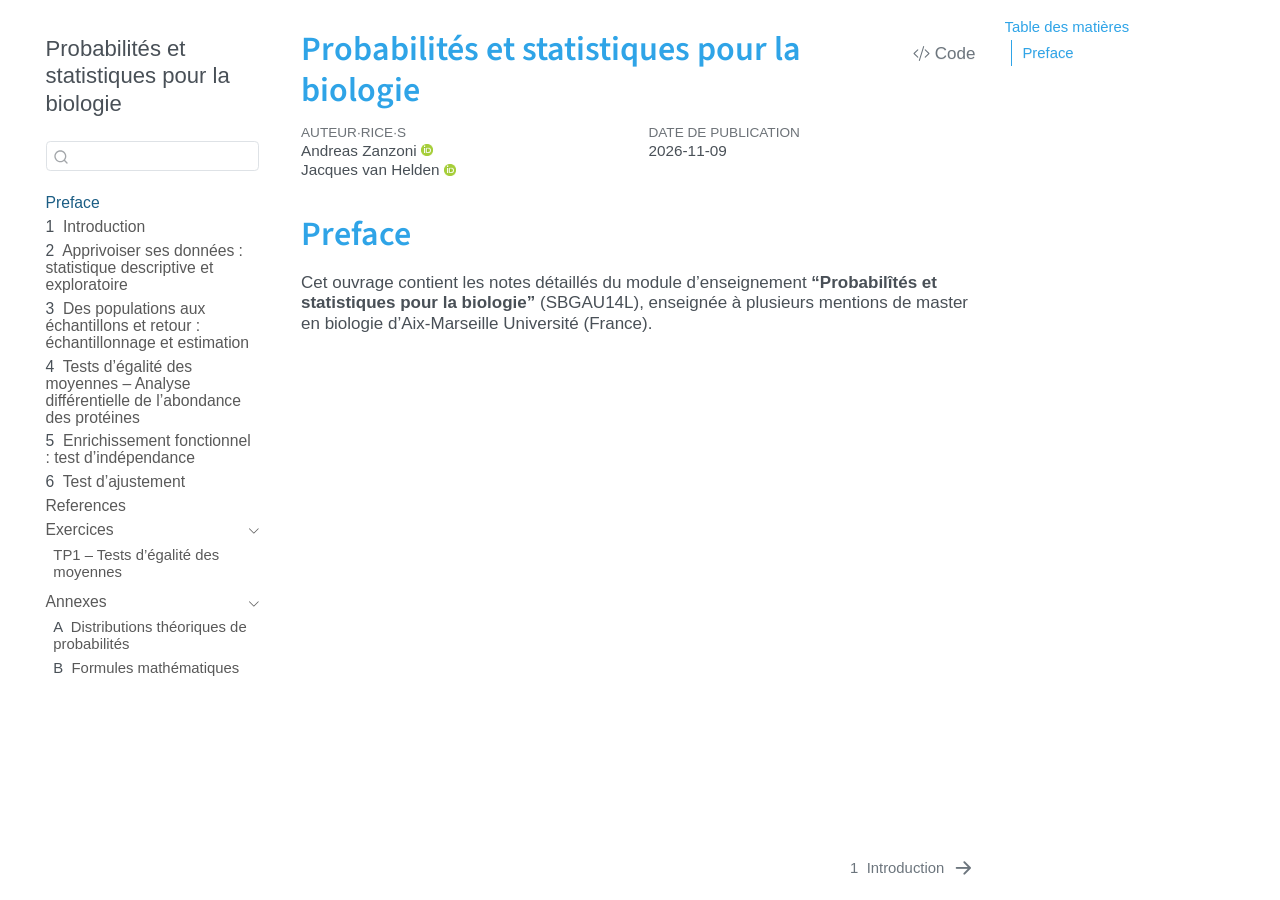
==== index.html @ b746763a "Built site for gh-pages" ====
<!DOCTYPE html>
<html xmlns="http://www.w3.org/1999/xhtml" lang="fr" xml:lang="fr"><head>

<meta charset="utf-8">
<meta name="generator" content="quarto-1.11.9">

<meta name="viewport" content="width=device-width, initial-scale=1.0, user-scalable=yes">

<meta name="author" content="Andreas Zanzoni">
<meta name="author" content="Jacques van Helden">
<meta name="dcterms.date" content="2026-11-09">

<title>Probabilités et statistiques pour la biologie</title>
<style>
/* Default styles provided by pandoc.
** See https://pandoc.org/MANUAL.html#variables-for-html for config info.
*/
span.smallcaps{font-variant: small-caps;}
div.columns{display: flex; gap: 1.5em;}
div.column{flex: auto;}
@media screen {
div.columns{gap: min(4vw, 1.5em);}
div.column{overflow-x: auto;}
}
div.hanging-indent{margin-left: 1.5em; text-indent: -1.5em;}
ul.task-list{list-style: none;}
ul.task-list li input[type="checkbox"] {
  width: 0.8em;
  margin: 0 0.8em 0.2em -1em; /* quarto-specific, see https://github.com/quarto-dev/quarto-cli/issues/4556 */ 
  vertical-align: middle;
}
/* CSS for syntax highlighting */
html { -webkit-text-size-adjust: 100%; }
pre > code.sourceCode { white-space: pre; position: relative; }
pre > code.sourceCode > span { display: inline-block; line-height: 1.25; }
pre > code.sourceCode > span:empty { height: 1.2em; }
.sourceCode { overflow: visible; }
code.sourceCode > span { color: inherit; text-decoration: inherit; }
div.sourceCode { margin: 1em 0; }
pre.sourceCode { margin: 0; }
@media screen {
div.sourceCode { overflow: auto; }
}
@media print {
pre > code.sourceCode { white-space: pre-wrap; }
pre > code.sourceCode > span { text-indent: -5em; padding-left: 5em; }
}
pre.numberSource code
  { counter-reset: source-line 0; }
pre.numberSource code > span
  { position: relative; left: -4em; counter-increment: source-line; }
pre.numberSource code > span > a:first-child::before
  { content: counter(source-line);
    position: relative; left: -1em; text-align: right; vertical-align: baseline;
    border: none; display: inline-block;
    -webkit-touch-callout: none; -webkit-user-select: none;
    -khtml-user-select: none; -moz-user-select: none;
    -ms-user-select: none; user-select: none;
    padding: 0 4px; width: 4em;
  }
pre.numberSource { margin-left: 3em;  padding-left: 4px; }
div.sourceCode
  {   }
@media screen {
pre > code.sourceCode > span > a:first-child::before { text-decoration: underline; }
}
</style>


<script src="site_libs/quarto-nav/quarto-nav.js"></script>
<script src="site_libs/quarto-nav/headroom.min.js"></script>
<script src="site_libs/clipboard/clipboard.min.js"></script>
<script src="site_libs/quarto-search/autocomplete.umd.js"></script>
<script src="site_libs/quarto-search/fuse.min.js"></script>
<script src="site_libs/quarto-search/quarto-search.js"></script>
<meta name="quarto:offset" content="./">
<link href="./book/01_introduction.html" rel="next">
<script src="site_libs/quarto-html/quarto.js" type="module"></script>
<script src="site_libs/quarto-html/tabsets/tabsets.js" type="module"></script>
<script src="site_libs/quarto-html/scrollable-regions/scrollable-regions.js" type="module"></script>
<script src="site_libs/quarto-html/popper.min.js"></script>
<script src="site_libs/quarto-html/tippy.umd.min.js"></script>
<script src="site_libs/quarto-html/anchor.min.js"></script>
<link href="site_libs/quarto-html/tippy.css" rel="stylesheet">
<link href="site_libs/quarto-html/quarto-syntax-highlighting-c50fc2874fcac956595ffed77daae241.css" rel="stylesheet" id="quarto-text-highlighting-styles">
<script src="site_libs/bootstrap/bootstrap.min.js"></script>
<link href="site_libs/bootstrap/bootstrap-icons.css" rel="stylesheet">
<link href="site_libs/bootstrap/bootstrap-7ab61617036f309ecc368b098946315a.min.css" rel="stylesheet" append-hash="true" id="quarto-bootstrap" data-mode="light">
<script id="quarto-search-options" type="application/json">{
  "location": "sidebar",
  "copy-button": false,
  "collapse-after": 3,
  "panel-placement": "start",
  "type": "textbox",
  "limit": 50,
  "keyboard-shortcut": [
    "f",
    "/",
    "s"
  ],
  "show-item-context": false,
  "language": {
    "search-no-results-text": "Pas de résultats",
    "search-matching-documents-text": "documents trouvés",
    "search-copy-link-title": "Copier le lien vers la recherche",
    "search-hide-matches-text": "Cacher les correspondances additionnelles",
    "search-more-match-text": "correspondance de plus dans ce document",
    "search-more-matches-text": "correspondances de plus dans ce document",
    "search-clear-button-title": "Effacer",
    "search-text-placeholder": "",
    "search-detached-cancel-button-title": "Annuler",
    "search-submit-button-title": "Envoyer",
    "search-label": "Recherche"
  }
}</script>


</head>

<body class="nav-sidebar floating quarto-light"><a id="quarto-skip-link" class="visually-hidden-focusable" href="#quarto-document-content">Aller au contenu principal</a>

<div id="quarto-search-results"></div>
  <header id="quarto-header" class="headroom fixed-top">
  <nav class="quarto-secondary-nav" aria-label="Barre d'outils">
    <div class="container-fluid d-flex">
      <button type="button" class="quarto-btn-toggle btn" data-bs-toggle="collapse" role="button" data-bs-target=".quarto-sidebar-collapse-item" aria-controls="quarto-sidebar" aria-expanded="false" aria-label="Basculer la barre latérale" onclick="if (window.quartoToggleHeadroom) { window.quartoToggleHeadroom(); }">
        <i class="bi bi-layout-text-sidebar-reverse"></i>
      </button>
        <nav class="quarto-page-breadcrumbs" aria-label="Fil d'Ariane"><ol class="breadcrumb"><li class="breadcrumb-item"><a href="./index.html">Preface</a></li></ol></nav>
        <a class="flex-grow-1" data-bs-toggle="collapse" data-bs-target=".quarto-sidebar-collapse-item" onclick="if (window.quartoToggleHeadroom) { window.quartoToggleHeadroom(); }">      
        </a>
      <button type="button" class="btn quarto-search-button" aria-label="Recherche" onclick="window.quartoOpenSearch();">
        <i class="bi bi-search"></i>
      </button>
    </div>
  </nav>
</header>
<!-- content -->
<div id="quarto-content" class="quarto-container page-columns page-rows-contents page-layout-article">
<!-- sidebar -->
  <nav id="quarto-sidebar" class="sidebar collapse collapse-horizontal quarto-sidebar-collapse-item sidebar-navigation floating overflow-auto" aria-label="Site web">
    <div class="pt-lg-2 mt-2 text-left sidebar-header">
    <div class="sidebar-title mb-0 py-0">
      <a href="./">Probabilités et statistiques pour la biologie</a> 
    </div>
      </div>
        <div class="mt-2 flex-shrink-0 align-items-center">
        <div class="sidebar-search">
        <div id="quarto-search" class="" title="Recherche"></div>
        </div>
        </div>
    <div class="sidebar-menu-container"> 
    <ul class="list-unstyled mt-1">
        <li class="sidebar-item">
  <div class="sidebar-item-container"> 
  <a href="./index.html" class="sidebar-item-text sidebar-link active">
 <span class="menu-text">Preface</span></a>
  </div>
</li>
        <li class="sidebar-item">
  <div class="sidebar-item-container"> 
  <a href="./book/01_introduction.html" class="sidebar-item-text sidebar-link">
 <span class="menu-text"><span class="chapter-number">1</span>&nbsp; <span class="chapter-title">Introduction</span></span></a>
  </div>
</li>
        <li class="sidebar-item">
  <div class="sidebar-item-container"> 
  <a href="./book/02_stat-descr-explor.html" class="sidebar-item-text sidebar-link">
 <span class="menu-text"><span class="chapter-number">2</span>&nbsp; <span class="chapter-title">Apprivoiser ses données : statistique descriptive et exploratoire</span></span></a>
  </div>
</li>
        <li class="sidebar-item">
  <div class="sidebar-item-container"> 
  <a href="./book/03_echantillonnage-estimation.html" class="sidebar-item-text sidebar-link">
 <span class="menu-text"><span class="chapter-number">3</span>&nbsp; <span class="chapter-title">Des populations aux échantillons et retour&nbsp;: échantillonnage et estimation</span></span></a>
  </div>
</li>
        <li class="sidebar-item">
  <div class="sidebar-item-container"> 
  <a href="./book/04_egalite-moyennes.html" class="sidebar-item-text sidebar-link">
 <span class="menu-text"><span class="chapter-number">4</span>&nbsp; <span class="chapter-title">Tests d’égalité des moyennes – Analyse différentielle de l’abondance des protéines</span></span></a>
  </div>
</li>
        <li class="sidebar-item">
  <div class="sidebar-item-container"> 
  <a href="./book/05_enrichissement-fonctionnel.html" class="sidebar-item-text sidebar-link">
 <span class="menu-text"><span class="chapter-number">5</span>&nbsp; <span class="chapter-title">Enrichissement fonctionnel : test d’indépendance</span></span></a>
  </div>
</li>
        <li class="sidebar-item">
  <div class="sidebar-item-container"> 
  <a href="./book/06_ajustement.html" class="sidebar-item-text sidebar-link">
 <span class="menu-text"><span class="chapter-number">6</span>&nbsp; <span class="chapter-title">Test d’ajustement</span></span></a>
  </div>
</li>
        <li class="sidebar-item">
  <div class="sidebar-item-container"> 
  <a href="./book/references.html" class="sidebar-item-text sidebar-link">
 <span class="menu-text">References</span></a>
  </div>
</li>
        <li class="sidebar-item sidebar-item-section">
      <div class="sidebar-item-container"> 
            <button type="button" class="sidebar-item-text sidebar-item-toggle sidebar-link text-start" data-bs-toggle="collapse" data-bs-target="#quarto-sidebar-section-1" aria-controls="quarto-sidebar-section-1" aria-expanded="true">
 <span class="menu-text" id="quarto-sidebar-section-1-label">Exercices</span><i class="bi bi-chevron-right" aria-hidden="true"></i></button>
      </div>
      <ul id="quarto-sidebar-section-1" aria-labelledby="quarto-sidebar-section-1-label" class="collapse list-unstyled sidebar-section depth1 show">  
          <li class="sidebar-item">
  <div class="sidebar-item-container"> 
  <a href="./book/TP01_tests-comparaison-moyennes.html" class="sidebar-item-text sidebar-link">
 <span class="menu-text">TP1 – Tests d’égalité des moyennes</span></a>
  </div>
</li>
      </ul>
  </li>
        <li class="sidebar-item sidebar-item-section">
      <div class="sidebar-item-container"> 
            <button type="button" class="sidebar-item-text sidebar-item-toggle sidebar-link text-start" data-bs-toggle="collapse" data-bs-target="#quarto-sidebar-section-2" aria-controls="quarto-sidebar-section-2" aria-expanded="true">
 <span class="menu-text" id="quarto-sidebar-section-2-label">Annexes</span><i class="bi bi-chevron-right" aria-hidden="true"></i></button>
      </div>
      <ul id="quarto-sidebar-section-2" aria-labelledby="quarto-sidebar-section-2-label" class="collapse list-unstyled sidebar-section depth1 show">  
          <li class="sidebar-item">
  <div class="sidebar-item-container"> 
  <a href="./book/A1_distrib-theoriques.html" class="sidebar-item-text sidebar-link">
 <span class="menu-text"><span class="chapter-number">A</span>&nbsp; <span class="chapter-title">Distributions théoriques de probabilités</span></span></a>
  </div>
</li>
          <li class="sidebar-item">
  <div class="sidebar-item-container"> 
  <a href="./book/A2_formulas.html" class="sidebar-item-text sidebar-link">
 <span class="menu-text"><span class="chapter-number">B</span>&nbsp; <span class="chapter-title">Formules mathématiques</span></span></a>
  </div>
</li>
      </ul>
  </li>
    </ul>
    </div>
</nav>
<div id="quarto-sidebar-glass" class="quarto-sidebar-collapse-item" data-bs-toggle="collapse" data-bs-target=".quarto-sidebar-collapse-item"></div>
<!-- margin-sidebar -->
    <div id="quarto-margin-sidebar" class="sidebar margin-sidebar">
        <nav id="TOC" role="doc-toc" aria-labelledby="toc-title" class="toc-active">
    <h2 id="toc-title">Table des matières</h2>
   
  <ul>
  <li><a href="#preface" id="toc-preface" class="nav-link active" data-scroll-target="#preface">Preface</a></li>
  </ul>
</nav>
    </div>
<!-- main -->
<main class="content" id="quarto-document-content" tabindex="-1">

<header id="title-block-header" class="quarto-title-block default">
<div class="quarto-title">
<div class="quarto-title-block"><div><h1 class="title">Probabilités et statistiques pour la biologie</h1><button type="button" class="btn code-tools-button" id="quarto-code-tools-source"><i class="bi"></i> Code</button></div></div>
</div>



<div class="quarto-title-meta">

    <div>
    <div class="quarto-title-meta-heading">Auteur·rice·s</div>
    <div class="quarto-title-meta-contents">
             <p>Andreas Zanzoni <a href="https://orcid.org/0000-0002-4818-6161" class="quarto-title-author-orcid" aria-label="ORCID profile for Andreas Zanzoni"> <img alt="" src="[data-uri]"></a></p>
             <p>Jacques van Helden <a href="https://orcid.org/0000-0002-8799-8584" class="quarto-title-author-orcid" aria-label="ORCID profile for Jacques van Helden"> <img alt="" src="[data-uri]"></a></p>
          </div>
  </div>
    
    <div>
    <div class="quarto-title-meta-heading">Date de publication</div>
    <div class="quarto-title-meta-contents">
      <p class="date">2026-11-09</p>
    </div>
  </div>
  
    
  </div>
  


</header>


<section id="preface" class="level1 unnumbered">
<h1 class="unnumbered">Preface</h1>
<p>Cet ouvrage contient les notes détaillés du module d’enseignement <strong>“Probabilîtés et statistiques pour la biologie”</strong> (SBGAU14L), enseignée à plusieurs mentions de master en biologie d’Aix-Marseille Université (France).</p>


<!-- -->

</section>

</main> <!-- /main -->
<script id="quarto-html-after-body" type="application/javascript">
  window.document.addEventListener("DOMContentLoaded", function (event) {
    const icon = "";
    const anchorJS = new window.AnchorJS();
    anchorJS.options = {
      placement: 'right',
      icon: icon
    };
    anchorJS.add('.anchored');
    const isCodeAnnotation = (el) => {
      for (const clz of el.classList) {
        if (clz.startsWith('code-annotation-')) {                     
          return true;
        }
      }
      return false;
    }
    const onCopySuccess = function(e) {
      // button target
      const button = e.trigger;
      // don't keep focus
      button.blur();
      // flash "checked"
      button.classList.add('code-copy-button-checked');
      var currentTitle = button.getAttribute("title");
      button.setAttribute("title", "Copié");
      let tooltip;
      if (window.bootstrap) {
        button.setAttribute("data-bs-toggle", "tooltip");
        button.setAttribute("data-bs-placement", "left");
        button.setAttribute("data-bs-title", "Copié");
        tooltip = new bootstrap.Tooltip(button, 
          { trigger: "manual", 
            customClass: "code-copy-button-tooltip",
            offset: [0, -8]});
        tooltip.show();    
      }
      setTimeout(function() {
        if (tooltip) {
          tooltip.hide();
          button.removeAttribute("data-bs-title");
          button.removeAttribute("data-bs-toggle");
          button.removeAttribute("data-bs-placement");
        }
        button.setAttribute("title", currentTitle);
        button.classList.remove('code-copy-button-checked');
      }, 1000);
      // clear code selection
      e.clearSelection();
    }
    const getTextToCopy = function(trigger) {
      const outerScaffold = trigger.parentElement.cloneNode(true);
      const codeEl = outerScaffold.querySelector('code');
      for (const childEl of codeEl.children) {
        if (isCodeAnnotation(childEl)) {
          childEl.remove();
        }
      }
      return codeEl.innerText;
    }
    const clipboard = new window.ClipboardJS('.code-copy-button:not([data-in-quarto-modal])', {
      text: getTextToCopy
    });
    clipboard.on('success', onCopySuccess);
    if (window.document.getElementById('quarto-embedded-source-code-modal')) {
      const clipboardModal = new window.ClipboardJS('.code-copy-button[data-in-quarto-modal]', {
        text: getTextToCopy,
        container: window.document.getElementById('quarto-embedded-source-code-modal')
      });
      clipboardModal.on('success', onCopySuccess);
    }
    const viewSource = window.document.getElementById('quarto-view-source') ||
                       window.document.getElementById('quarto-code-tools-source');
    if (viewSource) {
      const sourceUrl = viewSource.getAttribute("data-quarto-source-url");
      viewSource.addEventListener("click", function(e) {
        if (sourceUrl) {
          // rstudio viewer pane
          if (/\bcapabilities=\b/.test(window.location)) {
            window.open(sourceUrl);
          } else {
            window.location.href = sourceUrl;
          }
        } else {
          const modal = new bootstrap.Modal(document.getElementById('quarto-embedded-source-code-modal'));
          modal.show();
        }
        return false;
      });
    }
    function toggleCodeHandler(show) {
      return function(e) {
        const cellDetails = window.document.querySelectorAll(".cell details.code-fold");
        for (let i=0; i<cellDetails.length; i++) {
          const details = cellDetails[i];
          if (show) {
            details.open = true;
          } else {
            details.removeAttribute("open");
          }
        }
        const cellCodeDivs = window.document.querySelectorAll(".cell div.sourceCode.cell-code");
        const fromCls = show ? "hidden" : "unhidden";
        const toCls = show ? "unhidden" : "hidden";
        for (let i=0; i<cellCodeDivs.length; i++) {
          const codeDiv = cellCodeDivs[i];
          if (codeDiv.classList.contains(fromCls)) {
            codeDiv.classList.remove(fromCls);
            codeDiv.classList.add(toCls);
          } 
        }
        return false;
      }
    }
    const hideAllCode = window.document.getElementById("quarto-hide-all-code");
    if (hideAllCode) {
      hideAllCode.addEventListener("click", toggleCodeHandler(false));
    }
    const showAllCode = window.document.getElementById("quarto-show-all-code");
    if (showAllCode) {
      showAllCode.addEventListener("click", toggleCodeHandler(true));
    }
      var localhostRegex = new RegExp(/^(?:http|https):\/\/localhost\:?[0-9]*\//);
      var mailtoRegex = new RegExp(/^mailto:/);
        var filterRegex = new RegExp('/' + window.location.host + '/');
      var isInternal = (href) => {
          return filterRegex.test(href) || localhostRegex.test(href) || mailtoRegex.test(href);
      }
      // Inspect non-navigation links and adorn them if external
      window.quartoDecorateExternalLinks = function (root) {
     var links = (root || window.document).querySelectorAll('a[href]:not(.nav-link):not(.navbar-brand):not(.toc-action):not(.sidebar-link):not(.sidebar-item-toggle):not(.pagination-link):not(.no-external):not([aria-hidden]):not(.dropdown-item):not(.quarto-navigation-tool):not(.about-link)');
      for (var i=0; i<links.length; i++) {
        const link = links[i];
        if (!isInternal(link.href)) {
          // undo the damage that might have been done by quarto-nav.js in the case of
          // links that we want to consider external
          if (link.dataset.originalHref !== undefined) {
            link.href = link.dataset.originalHref;
          }
          if (!link.classList.contains('no-external-icon')) {
          }
        }
      }
      };
      window.quartoDecorateExternalLinks(window.document);
    // Esc closes the popup (WCAG 1.4.13) and focus leaving both trigger and
    // popup closes it (WCAG 2.4.11); tippy handles neither for interactive popups.
    const hideOnEscAndFocusOut = {
      name: 'hideOnEscAndFocusOut',
      defaultValue: true,
      fn(instance) {
        const dismiss = () => {
          // A show scheduled by the trigger delay would otherwise reopen it
          instance.clearDelayTimeouts();
          instance.hide();
        };
        const onKeyDown = (event) => {
          if (event.key !== 'Escape') {
            return;
          }
          // Keep Esc from also reaching page handlers (e.g. reveal.js overview),
          // except an open reveal.js slide menu, which Esc should close too.
          // The menu handles keys only when its keyboard option is on.
          const menuHandlesEsc = window.Reveal?.getPlugin?.('menu')?.isOpen() &&
            window.Reveal.getConfig().menu?.keyboard !== false;
          if (!menuHandlesEsc) {
            event.stopPropagation();
          }
          if (instance.popper.contains(window.document.activeElement)) {
            // Disabled while refocusing so the focus trigger does not reopen it
            instance.disable();
            instance.reference.focus();
            instance.enable();
          }
          dismiss();
        };
        const onFocusOut = (event) => {
          const target = event.relatedTarget;
          if (target && !instance.reference.contains(target) &&
              !instance.popper.contains(target)) {
            dismiss();
          }
        };
        // On the trigger too: a click trigger (code-annotations: select) has no
        // blur handling. Attached for the instance's lifetime so leaving the
        // trigger also cancels a show still pending on the trigger delay.
        instance.reference.addEventListener('focusout', onFocusOut);
        return {
          onShow() {
            window.document.addEventListener('keydown', onKeyDown, true);
            instance.popper.addEventListener('focusout', onFocusOut);
          },
          onHide() {
            window.document.removeEventListener('keydown', onKeyDown, true);
            instance.popper.removeEventListener('focusout', onFocusOut);
          },
          onDestroy() {
            instance.reference.removeEventListener('focusout', onFocusOut);
          },
        };
      },
    };
    function tippyHover(el, contentFn, onTriggerFn, onUntriggerFn) {
      const config = {
        allowHTML: true,
        maxWidth: 500,
        delay: 100,
        arrow: false,
        appendTo: function(el) {
            return el.parentElement;
        },
        interactive: true,
        interactiveBorder: 10,
        theme: 'quarto',
        placement: 'bottom-start',
        plugins: [hideOnEscAndFocusOut],
      };
      if (contentFn) {
        config.content = contentFn;
      }
      if (onTriggerFn) {
        config.onTrigger = onTriggerFn;
      }
      if (onUntriggerFn) {
        config.onUntrigger = onUntriggerFn;
      }
      window.tippy(el, config); 
    }
    const noterefs = window.document.querySelectorAll('a[role="doc-noteref"]');
    for (var i=0; i<noterefs.length; i++) {
      const ref = noterefs[i];
      tippyHover(ref, function() {
        // use id or data attribute instead here
        let href = ref.getAttribute('data-footnote-href') || ref.getAttribute('href');
        try { href = new URL(href).hash; } catch {}
        const id = href.replace(/^#\/?/, "");
        const note = window.document.getElementById(id);
        if (note) {
          return note.innerHTML;
        } else {
          return "";
        }
      });
    }
    const xrefs = window.document.querySelectorAll('a.quarto-xref');
    const processXRef = (id, note) => {
      // Strip column container classes
      const stripColumnClz = (el) => {
        el.classList.remove("page-full", "page-columns");
        if (el.children) {
          for (const child of el.children) {
            stripColumnClz(child);
          }
        }
      }
      stripColumnClz(note)
      if (id === null || id.startsWith('sec-')) {
        // Special case sections, only their first couple elements
        const container = document.createElement("div");
        if (note.children && note.children.length > 2) {
          container.appendChild(note.children[0].cloneNode(true));
          for (let i = 1; i < note.children.length; i++) {
            const child = note.children[i];
            if (child.tagName === "P" && child.innerText === "") {
              continue;
            } else {
              container.appendChild(child.cloneNode(true));
              break;
            }
          }
          if (window.Quarto?.typesetMath) {
            window.Quarto.typesetMath(container);
          }
          return container.innerHTML
        } else {
          if (window.Quarto?.typesetMath) {
            window.Quarto.typesetMath(note);
          }
          return note.innerHTML;
        }
      } else {
        // Remove any anchor links if they are present
        const anchorLink = note.querySelector('a.anchorjs-link');
        if (anchorLink) {
          anchorLink.remove();
        }
        if (window.Quarto?.typesetMath) {
          window.Quarto.typesetMath(note);
        }
        if (note.classList.contains("callout")) {
          return note.outerHTML;
        } else {
          return note.innerHTML;
        }
      }
    }
    for (var i=0; i<xrefs.length; i++) {
      const xref = xrefs[i];
      tippyHover(xref, undefined, function(instance) {
        instance.disable();
        let url = xref.getAttribute('href');
        let hash = undefined; 
        if (url.startsWith('#')) {
          hash = url;
        } else {
          try { hash = new URL(url).hash; } catch {}
        }
        if (hash) {
          const id = hash.replace(/^#\/?/, "");
          const note = window.document.getElementById(id);
          if (note !== null) {
            try {
              const html = processXRef(id, note.cloneNode(true));
              instance.setContent(html);
            } finally {
              instance.enable();
              instance.show();
            }
          } else {
            // See if we can fetch this
            fetch(url.split('#')[0])
            .then(res => res.text())
            .then(html => {
              const parser = new DOMParser();
              const htmlDoc = parser.parseFromString(html, "text/html");
              const note = htmlDoc.getElementById(id);
              if (note !== null) {
                const html = processXRef(id, note);
                instance.setContent(html);
              } 
            }).finally(() => {
              instance.enable();
              instance.show();
            });
          }
        } else {
          // See if we can fetch a full url (with no hash to target)
          // This is a special case and we should probably do some content thinning / targeting
          fetch(url)
          .then(res => res.text())
          .then(html => {
            const parser = new DOMParser();
            const htmlDoc = parser.parseFromString(html, "text/html");
            const note = htmlDoc.querySelector('main.content');
            if (note !== null) {
              // This should only happen for chapter cross references
              // (since there is no id in the URL)
              // remove the first header
              if (note.children.length > 0 && note.children[0].tagName === "HEADER") {
                note.children[0].remove();
              }
              const html = processXRef(null, note);
              instance.setContent(html);
            } 
          }).finally(() => {
            instance.enable();
            instance.show();
          });
        }
      }, function(instance) {
      });
    }
        let selectedAnnoteEl;
        const selectorForAnnotation = ( cell, annotation) => {
          let cellAttr = 'data-code-cell="' + cell + '"';
          let lineAttr = 'data-code-annotation="' +  annotation + '"';
          const selector = 'span[' + cellAttr + '][' + lineAttr + ']';
          return selector;
        }
        const selectCodeLines = (annoteEl) => {
          const doc = window.document;
          const targetCell = annoteEl.getAttribute("data-target-cell");
          const targetAnnotation = annoteEl.getAttribute("data-target-annotation");
          const annoteSpan = window.document.querySelector(selectorForAnnotation(targetCell, targetAnnotation));
          const lines = annoteSpan.getAttribute("data-code-lines").split(",");
          const lineIds = lines.map((line) => {
            return targetCell + "-" + line;
          })
          // Each band is positioned against its own containing block, which is
          // not the offsetParent of the lines, so place it from client rects.
          const placeBand = (band, firstEl, lastEl, codeBlock) => {
            const container = band.offsetParent;
            if (container === null) {
              return;
            }
            const containerRect = container.getBoundingClientRect();
            // Reveal.js scales slides with a transform, so convert client
            // pixels back to the CSS pixels of the container.
            const scale = containerRect.height / container.offsetHeight || 1;
            const firstRect = firstEl.getBoundingClientRect();
            const lastRect = lastEl.getBoundingClientRect();
            const top = (firstRect.top - containerRect.top) / scale - container.clientTop + container.scrollTop;
            const height = (lastRect.bottom - firstRect.top) / scale;
            band.style.top = top - 2 + "px";
            band.style.height = height + 4 + "px";
            if (codeBlock) {
              // Without the copy button wrapper, the containing block is wider
              // than the code block, so span the code block explicitly.
              const blockRect = codeBlock.getBoundingClientRect();
              band.style.left = (blockRect.left - containerRect.left) / scale - container.clientLeft + container.scrollLeft + "px";
              band.style.width = blockRect.width / scale + "px";
            }
          };
          if (lineIds.length > 0) {
            const el = window.document.getElementById(lineIds[0]);
            const lastEl = window.document.getElementById(lineIds[lineIds.length - 1]);
            const parent = el.parentElement.parentElement;
            // cook up a div (if necessary) and position it
            let div = window.document.getElementById("code-annotation-line-highlight");
            if (div === null) {
              div = window.document.createElement("div");
              div.setAttribute("id", "code-annotation-line-highlight");
              div.style.position = 'absolute';
              parent.appendChild(div);
            }
            placeBand(div, el, lastEl, parent.closest("div.sourceCode") || parent);
            let gutterDiv = window.document.getElementById("code-annotation-line-highlight-gutter");
            if (gutterDiv === null) {
              gutterDiv = window.document.createElement("div");
              gutterDiv.setAttribute("id", "code-annotation-line-highlight-gutter");
              gutterDiv.style.position = 'absolute';
              const codeCell = window.document.getElementById(targetCell);
              const gutter = codeCell.querySelector('.code-annotation-gutter');
              gutter.appendChild(gutterDiv);
            }
            placeBand(gutterDiv, el, lastEl);
            selectedAnnoteEl = annoteEl;
          }
        };
        const unselectCodeLines = () => {
          const elementsIds = ["code-annotation-line-highlight", "code-annotation-line-highlight-gutter"];
          elementsIds.forEach((elId) => {
            const div = window.document.getElementById(elId);
            if (div) {
              div.remove();
            }
          });
          selectedAnnoteEl = undefined;
        };
          // Handle positioning of the toggle
      window.addEventListener(
        "resize",
        throttle(() => {
          elRect = undefined;
          if (selectedAnnoteEl) {
            selectCodeLines(selectedAnnoteEl);
          }
        }, 10)
      );
      function throttle(fn, ms) {
      let throttle = false;
      let timer;
        return (...args) => {
          if(!throttle) { // first call gets through
              fn.apply(this, args);
              throttle = true;
          } else { // all the others get throttled
              if(timer) clearTimeout(timer); // cancel #2
              timer = setTimeout(() => {
                fn.apply(this, args);
                timer = throttle = false;
              }, ms);
          }
        };
      }
        // Attach click handler to the DT
        const annoteDls = window.document.querySelectorAll('dt[data-target-cell]');
        for (const annoteDlNode of annoteDls) {
          annoteDlNode.addEventListener('click', (event) => {
            const clickedEl = event.target;
            if (clickedEl !== selectedAnnoteEl) {
              unselectCodeLines();
              const activeEl = window.document.querySelector('dt[data-target-cell].code-annotation-active');
              if (activeEl) {
                activeEl.classList.remove('code-annotation-active');
              }
              selectCodeLines(clickedEl);
              clickedEl.classList.add('code-annotation-active');
            } else {
              // Unselect the line
              unselectCodeLines();
              clickedEl.classList.remove('code-annotation-active');
            }
          });
        }
    const findCites = (el) => {
      const parentEl = el.parentElement;
      if (parentEl) {
        const cites = parentEl.dataset.cites;
        if (cites) {
          return {
            el,
            cites: cites.split(' ')
          };
        } else {
          return findCites(el.parentElement)
        }
      } else {
        return undefined;
      }
    };
    var bibliorefs = window.document.querySelectorAll('a[role="doc-biblioref"]');
    for (var i=0; i<bibliorefs.length; i++) {
      const ref = bibliorefs[i];
      const citeInfo = findCites(ref);
      if (citeInfo) {
        tippyHover(citeInfo.el, function() {
          var popup = window.document.createElement('div');
          citeInfo.cites.forEach(function(cite) {
            var citeDiv = window.document.createElement('div');
            citeDiv.classList.add('hanging-indent');
            citeDiv.classList.add('csl-entry');
            var biblioDiv = window.document.getElementById('ref-' + cite);
            if (biblioDiv) {
              citeDiv.innerHTML = biblioDiv.innerHTML;
            }
            popup.appendChild(citeDiv);
          });
          return popup.innerHTML;
        });
      }
    }
  });
  </script>
  <script type="application/javascript">
  window.quartoScrollableRegionsLabels = {"code":"Code défilable","output":"Sortie défilable"};
  </script>
<nav class="page-navigation" aria-label="Page">
  <div class="nav-page nav-page-previous">
  </div>
  <div class="nav-page nav-page-next">
      <a href="./book/01_introduction.html" class="pagination-link" aria-label="Introduction">
        <span class="nav-page-text"><span class="chapter-number">1</span>&nbsp; <span class="chapter-title">Introduction</span></span> <i class="bi bi-arrow-right-short"></i>
      </a>
  </div>
</nav><div class="modal fade" id="quarto-embedded-source-code-modal" tabindex="-1" aria-labelledby="quarto-embedded-source-code-modal-label" aria-hidden="true"><div class="modal-dialog modal-dialog-scrollable"><div class="modal-content"><div class="modal-header"><h5 class="modal-title" id="quarto-embedded-source-code-modal-label">Code source</h5><button class="btn-close" data-bs-dismiss="modal"></button></div><div class="modal-body"><div class="">
<div class="code-copy-outer-scaffold"><div class="sourceCode" id="cb1" data-shortcodes="false"><pre class="sourceCode markdown code-with-copy"><code class="sourceCode markdown"><span id="cb1-1"><a href="#cb1-1" aria-hidden="true" tabindex="-1"></a><span class="in">```{r settings, echo=FALSE, message=FALSE, warning=TRUE}</span></span>
<span id="cb1-2"><a href="#cb1-2" aria-hidden="true" tabindex="-1"></a> <span class="fu">source</span>(<span class="st">"R/setup.R"</span>, <span class="at">local =</span> knitr<span class="sc">::</span><span class="fu">knit_global</span>())</span>
<span id="cb1-3"><a href="#cb1-3" aria-hidden="true" tabindex="-1"></a><span class="in">```</span></span>
<span id="cb1-4"><a href="#cb1-4" aria-hidden="true" tabindex="-1"></a></span>
<span id="cb1-5"><a href="#cb1-5" aria-hidden="true" tabindex="-1"></a></span>
<span id="cb1-6"><a href="#cb1-6" aria-hidden="true" tabindex="-1"></a></span>
<span id="cb1-7"><a href="#cb1-7" aria-hidden="true" tabindex="-1"></a><span class="fu"># Preface {.unnumbered}</span></span>
<span id="cb1-8"><a href="#cb1-8" aria-hidden="true" tabindex="-1"></a></span>
<span id="cb1-9"><a href="#cb1-9" aria-hidden="true" tabindex="-1"></a></span>
<span id="cb1-10"><a href="#cb1-10" aria-hidden="true" tabindex="-1"></a>Cet ouvrage contient les notes détaillés du module d'enseignement **"Probabilîtés et statistiques pour la biologie"** (SBGAU14L), enseignée à plusieurs mentions de master en biologie d'Aix-Marseille Université (France).</span></code></pre></div><button title="Copier vers le presse-papier" class="code-copy-button" data-in-quarto-modal=""><i class="bi"></i></button></div>
</div></div></div></div></div>
</div> <!-- /content -->




</body></html>
---- site_libs/quarto-html/tippy.css ----
.tippy-box[data-animation=fade][data-state=hidden]{opacity:0}[data-tippy-root]{max-width:calc(100vw - 10px)}.tippy-box{position:relative;background-color:#333;color:#fff;border-radius:4px;font-size:14px;line-height:1.4;white-space:normal;outline:0;transition-property:transform,visibility,opacity}.tippy-box[data-placement^=top]>.tippy-arrow{bottom:0}.tippy-box[data-placement^=top]>.tippy-arrow:before{bottom:-7px;left:0;border-width:8px 8px 0;border-top-color:initial;transform-origin:center top}.tippy-box[data-placement^=bottom]>.tippy-arrow{top:0}.tippy-box[data-placement^=bottom]>.tippy-arrow:before{top:-7px;left:0;border-width:0 8px 8px;border-bottom-color:initial;transform-origin:center bottom}.tippy-box[data-placement^=left]>.tippy-arrow{right:0}.tippy-box[data-placement^=left]>.tippy-arrow:before{border-width:8px 0 8px 8px;border-left-color:initial;right:-7px;transform-origin:center left}.tippy-box[data-placement^=right]>.tippy-arrow{left:0}.tippy-box[data-placement^=right]>.tippy-arrow:before{left:-7px;border-width:8px 8px 8px 0;border-right-color:initial;transform-origin:center right}.tippy-box[data-inertia][data-state=visible]{transition-timing-function:cubic-bezier(.54,1.5,.38,1.11)}.tippy-arrow{width:16px;height:16px;color:#333}.tippy-arrow:before{content:"";position:absolute;border-color:transparent;border-style:solid}.tippy-content{position:relative;padding:5px 9px;z-index:1}
---- site_libs/quarto-html/quarto-syntax-highlighting-c50fc2874fcac956595ffed77daae241.css ----
/* quarto syntax highlight colors */
:root {
  --quarto-hl-al-color: #ffcfaf;
  --quarto-hl-an-color: #7f9f7f;
  --quarto-hl-at-color: inherit;
  --quarto-hl-bn-color: #dca3a3;
  --quarto-hl-bu-color: inherit;
  --quarto-hl-ch-color: #dca3a3;
  --quarto-hl-co-color: #7f9f7f;
  --quarto-hl-cv-color: #7f9f7f;
  --quarto-hl-cn-color: #dca3a3;
  --quarto-hl-cf-color: #f0dfaf;
  --quarto-hl-dt-color: #dfdfbf;
  --quarto-hl-dv-color: #dcdccc;
  --quarto-hl-do-color: #7f9f7f;
  --quarto-hl-er-color: #c3bf9f;
  --quarto-hl-ex-color: inherit;
  --quarto-hl-fl-color: #c0bed1;
  --quarto-hl-fu-color: #efef8f;
  --quarto-hl-im-color: inherit;
  --quarto-hl-in-color: #7f9f7f;
  --quarto-hl-kw-color: #f0dfaf;
  --quarto-hl-op-color: #f0efd0;
  --quarto-hl-ot-color: #efef8f;
  --quarto-hl-pp-color: #ffcfaf;
  --quarto-hl-sc-color: #dca3a3;
  --quarto-hl-ss-color: #cc9393;
  --quarto-hl-st-color: #cc9393;
  --quarto-hl-va-color: inherit;
  --quarto-hl-vs-color: #cc9393;
  --quarto-hl-wa-color: #7f9f7f;
}

/* other quarto variables */
:root {
  --quarto-font-monospace: SFMono-Regular, Menlo, Monaco, Consolas, "Liberation Mono", "Courier New", monospace;
}

/* syntax highlight based on Pandoc's rules */
/* Alert */
code span.al {
  color: #ffcfaf;
  font-style: inherit;
}

/* Annotation */
code span.an {
  color: #7f9f7f;
  font-weight: bold;
  font-style: inherit;
}

/* Attribute */
code span.at {
  font-style: inherit;
}

/* BaseN */
code span.bn {
  color: #dca3a3;
  font-style: inherit;
}

/* BuiltIn */
code span.bu {
  font-style: inherit;
}

/* ControlFlow */
code span.cf {
  color: #f0dfaf;
  font-style: inherit;
}

/* Char */
code span.ch {
  color: #dca3a3;
  font-style: inherit;
}

/* Constant */
code span.cn {
  color: #dca3a3;
  font-weight: bold;
  font-style: inherit;
}

/* Comment */
code span.co {
  color: #7f9f7f;
  font-style: inherit;
}

/* CommentVar */
code span.cv {
  color: #7f9f7f;
  font-weight: bold;
  font-style: inherit;
}

/* Documentation */
code span.do {
  color: #7f9f7f;
  font-style: inherit;
}

/* DataType */
code span.dt {
  color: #dfdfbf;
  font-style: inherit;
}

/* DecVal */
code span.dv {
  color: #dcdccc;
  font-style: inherit;
}

/* Error */
code span.er {
  color: #c3bf9f;
  font-style: inherit;
}

/* Extension */
code span.ex {
  font-style: inherit;
}

/* Float */
code span.fl {
  color: #c0bed1;
  font-style: inherit;
}

/* Function */
code span.fu {
  color: #efef8f;
  font-style: inherit;
}

/* Import */
code span.im {
  font-style: inherit;
}

/* Information */
code span.in {
  color: #7f9f7f;
  font-weight: bold;
  font-style: inherit;
}

/* Keyword */
code span.kw {
  color: #f0dfaf;
  font-style: inherit;
}

/* Operator */
code span.op {
  color: #f0efd0;
  font-style: inherit;
}

/* Other */
code span.ot {
  color: #efef8f;
  font-style: inherit;
}

/* Preprocessor */
code span.pp {
  color: #ffcfaf;
  font-weight: bold;
  font-style: inherit;
}

/* SpecialChar */
code span.sc {
  color: #dca3a3;
  font-style: inherit;
}

/* SpecialString */
code span.ss {
  color: #cc9393;
  font-style: inherit;
}

/* String */
code span.st {
  color: #cc9393;
  font-style: inherit;
}

/* Variable */
code span.va {
  font-style: inherit;
}

/* VerbatimString */
code span.vs {
  color: #cc9393;
  font-style: inherit;
}

/* Warning */
code span.wa {
  color: #7f9f7f;
  font-weight: bold;
  font-style: inherit;
}

.prevent-inlining {
  content: "</";
}

/*# sourceMappingURL=eeee20a76caff74c0a55c2e06842c28b.css.map */
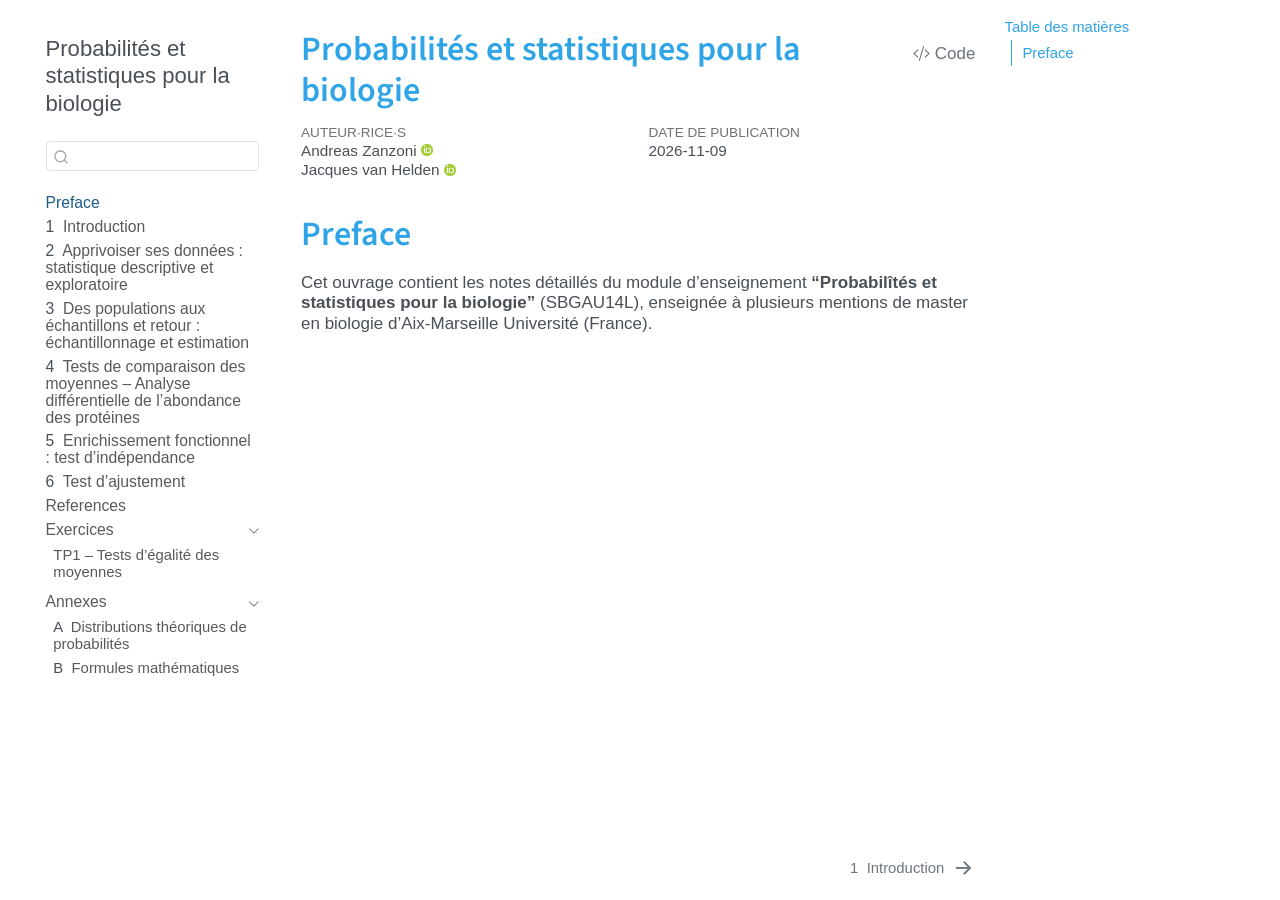
==== commit fa088cd5: "Built site for gh-pages" ====
--- a/index.html
+++ b/index.html
@@ -178,7 +178,7 @@
         <li class="sidebar-item">
   <div class="sidebar-item-container"> 
   <a href="./book/04_egalite-moyennes.html" class="sidebar-item-text sidebar-link">
- <span class="menu-text"><span class="chapter-number">4</span>&nbsp; <span class="chapter-title">Tests d’égalité des moyennes – Analyse différentielle de l’abondance des protéines</span></span></a>
+ <span class="menu-text"><span class="chapter-number">4</span>&nbsp; <span class="chapter-title">Tests de comparaison des moyennes – Analyse différentielle de l’abondance des protéines</span></span></a>
   </div>
 </li>
         <li class="sidebar-item">
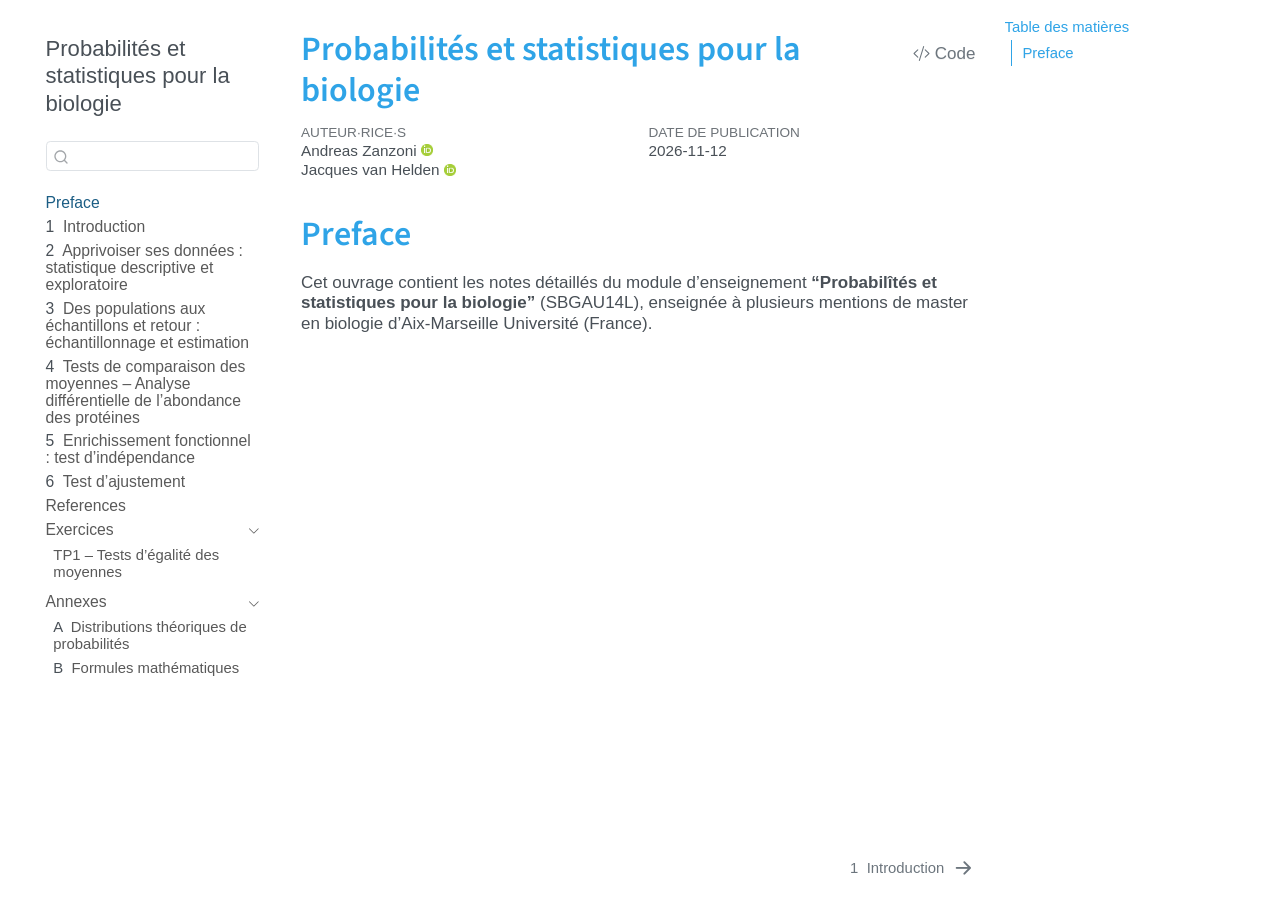
==== commit b07e9c05: "Built site for gh-pages" ====
--- a/index.html
+++ b/index.html
@@ -8,7 +8,7 @@
 
 <meta name="author" content="Andreas Zanzoni">
 <meta name="author" content="Jacques van Helden">
-<meta name="dcterms.date" content="2026-11-09">
+<meta name="dcterms.date" content="2026-11-12">
 
 <title>Probabilités et statistiques pour la biologie</title>
 <style>
@@ -270,7 +270,7 @@
     <div>
     <div class="quarto-title-meta-heading">Date de publication</div>
     <div class="quarto-title-meta-contents">
-      <p class="date">2026-11-09</p>
+      <p class="date">2026-11-12</p>
     </div>
   </div>
   
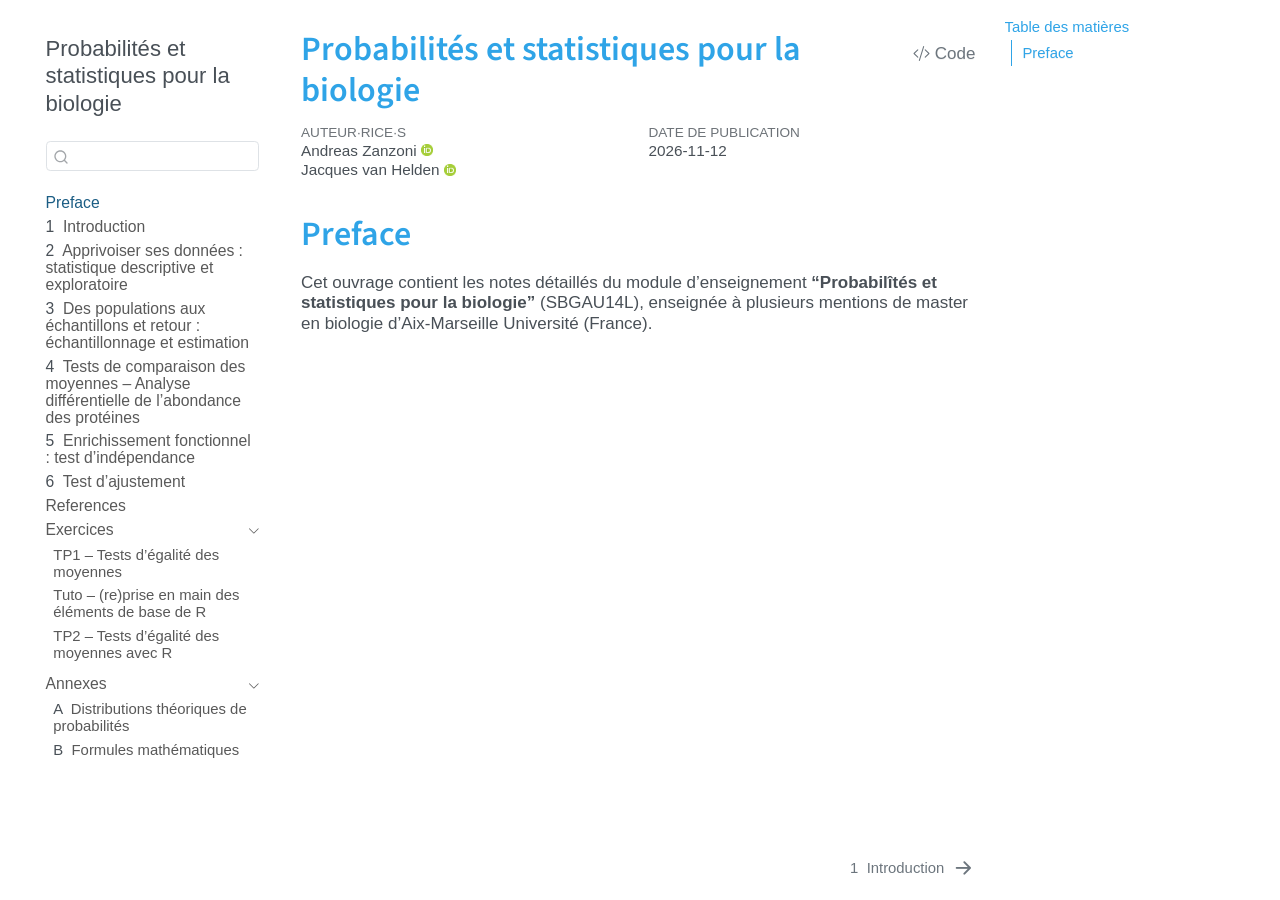
==== commit 551f016b: "Built site for gh-pages" ====
--- a/index.html
+++ b/index.html
@@ -209,6 +209,18 @@
   <div class="sidebar-item-container"> 
   <a href="./book/TP01_tests-comparaison-moyennes.html" class="sidebar-item-text sidebar-link">
  <span class="menu-text">TP1 – Tests d’égalité des moyennes</span></a>
+  </div>
+</li>
+          <li class="sidebar-item">
+  <div class="sidebar-item-container"> 
+  <a href="./book/TP02a_redecouverte-de-R.html" class="sidebar-item-text sidebar-link">
+ <span class="menu-text">Tuto – (re)prise en main des éléments de base de R</span></a>
+  </div>
+</li>
+          <li class="sidebar-item">
+  <div class="sidebar-item-container"> 
+  <a href="./book/TP02_tests-comparaison-moyennes_suite.html" class="sidebar-item-text sidebar-link">
+ <span class="menu-text">TP2 – Tests d’égalité des moyennes avec R</span></a>
   </div>
 </li>
       </ul>
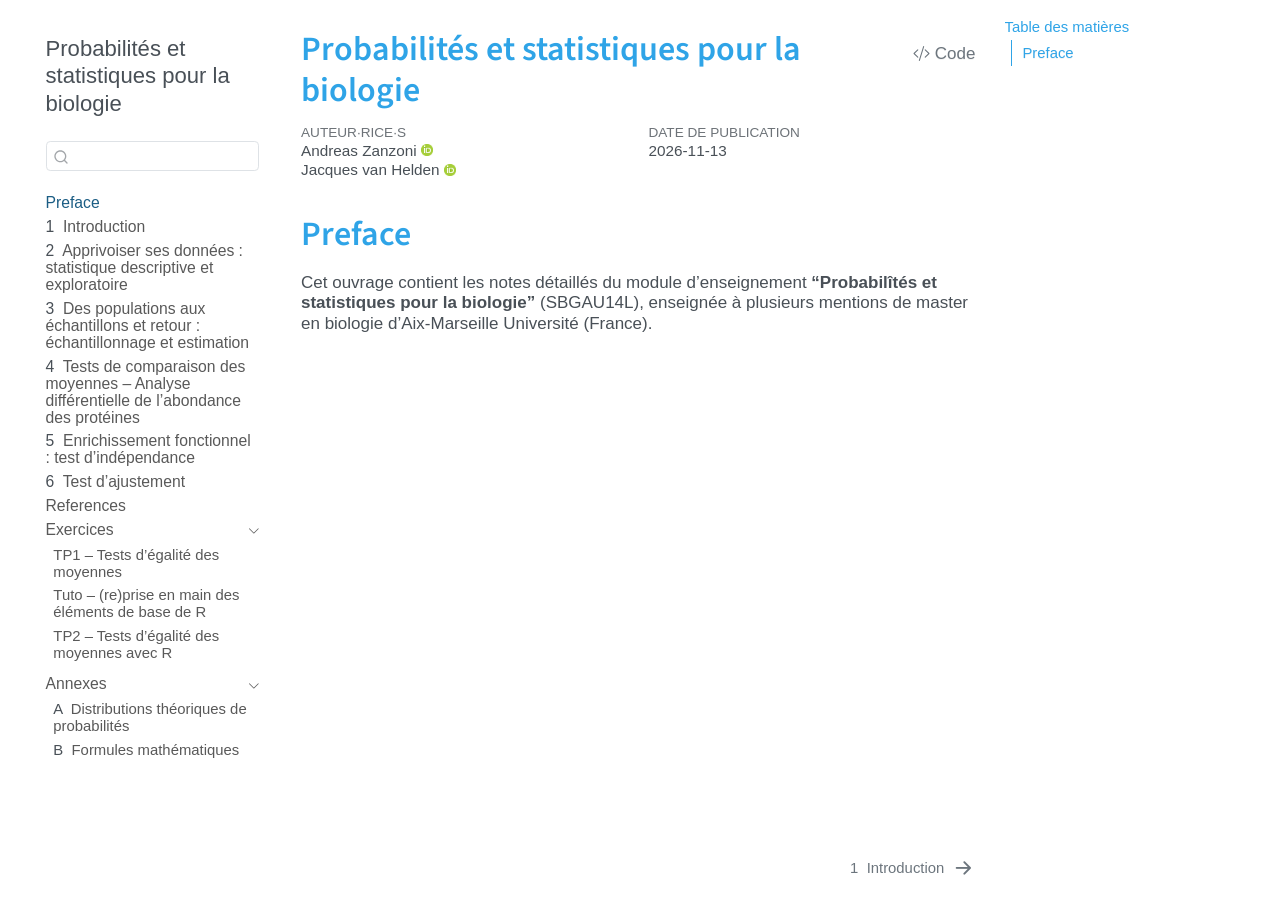
==== commit 8466dec8: "Built site for gh-pages" ====
--- a/index.html
+++ b/index.html
@@ -8,7 +8,7 @@
 
 <meta name="author" content="Andreas Zanzoni">
 <meta name="author" content="Jacques van Helden">
-<meta name="dcterms.date" content="2026-11-12">
+<meta name="dcterms.date" content="2026-11-13">
 
 <title>Probabilités et statistiques pour la biologie</title>
 <style>
@@ -282,7 +282,7 @@
     <div>
     <div class="quarto-title-meta-heading">Date de publication</div>
     <div class="quarto-title-meta-contents">
-      <p class="date">2026-11-12</p>
+      <p class="date">2026-11-13</p>
     </div>
   </div>
   
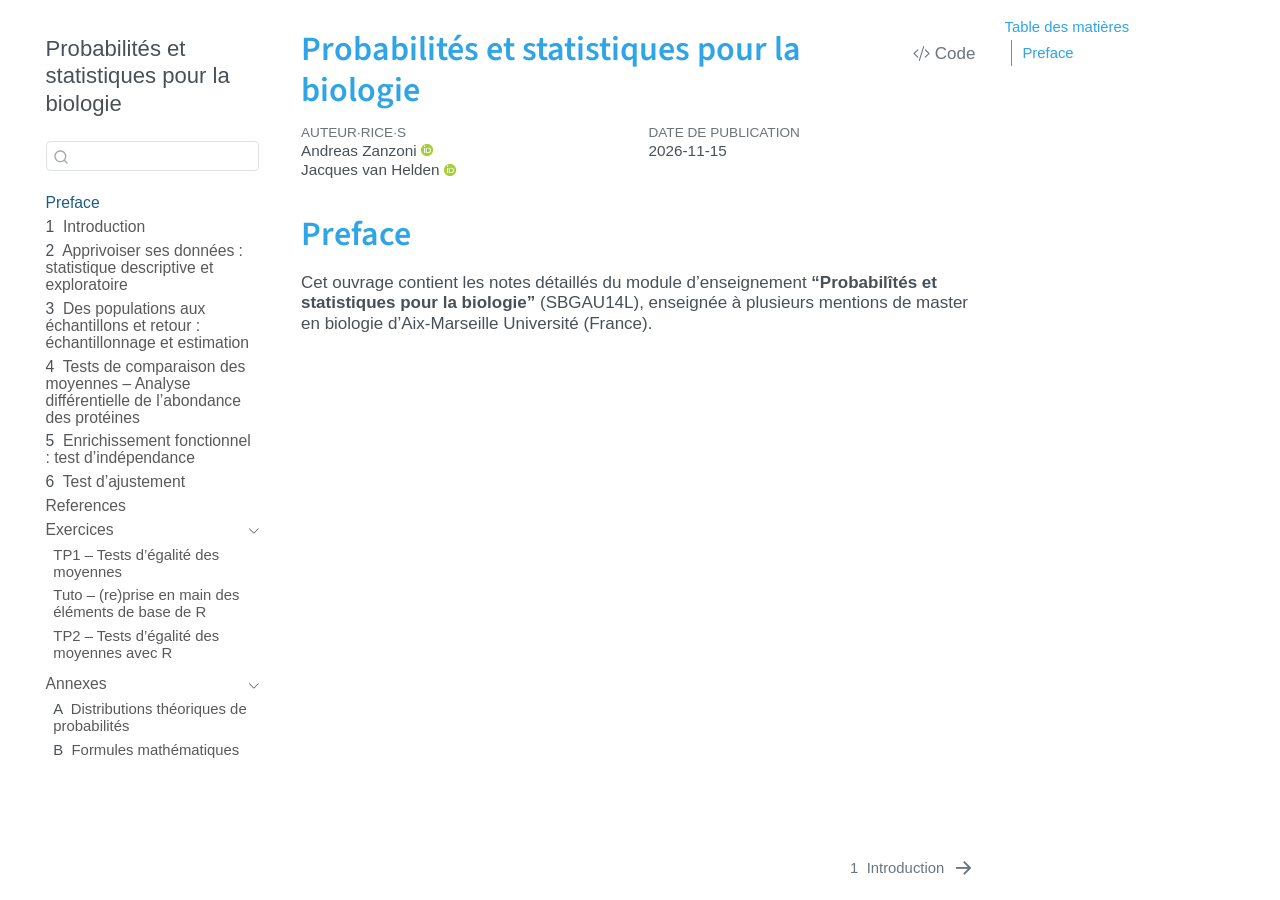
==== commit 4d53612f: "Built site for gh-pages" ====
--- a/index.html
+++ b/index.html
@@ -8,7 +8,7 @@
 
 <meta name="author" content="Andreas Zanzoni">
 <meta name="author" content="Jacques van Helden">
-<meta name="dcterms.date" content="2026-11-13">
+<meta name="dcterms.date" content="2026-11-15">
 
 <title>Probabilités et statistiques pour la biologie</title>
 <style>
@@ -282,7 +282,7 @@
     <div>
     <div class="quarto-title-meta-heading">Date de publication</div>
     <div class="quarto-title-meta-contents">
-      <p class="date">2026-11-13</p>
+      <p class="date">2026-11-15</p>
     </div>
   </div>
   
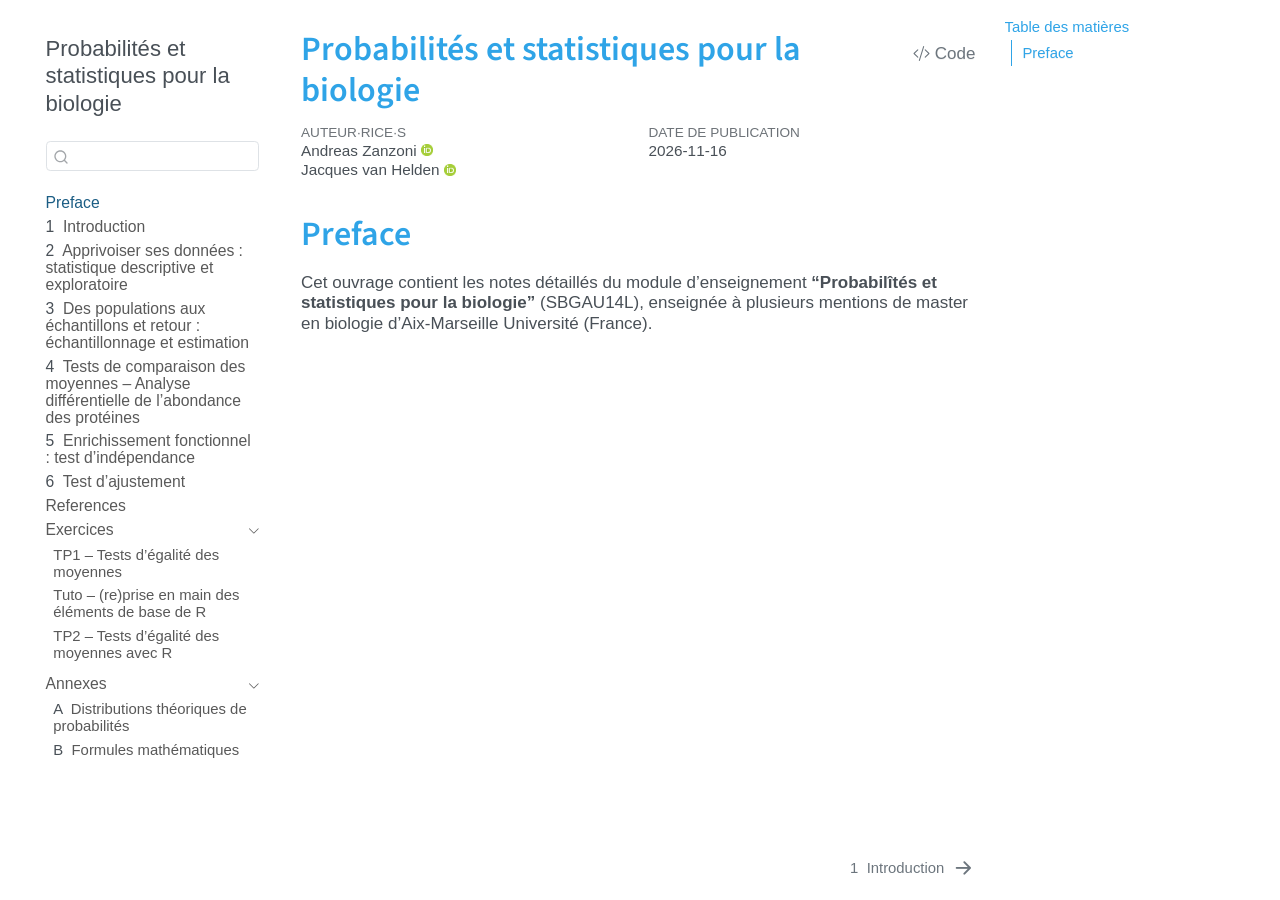
==== commit 7482d644: "Built site for gh-pages" ====
--- a/index.html
+++ b/index.html
@@ -8,7 +8,7 @@
 
 <meta name="author" content="Andreas Zanzoni">
 <meta name="author" content="Jacques van Helden">
-<meta name="dcterms.date" content="2026-11-15">
+<meta name="dcterms.date" content="2026-11-16">
 
 <title>Probabilités et statistiques pour la biologie</title>
 <style>
@@ -282,7 +282,7 @@
     <div>
     <div class="quarto-title-meta-heading">Date de publication</div>
     <div class="quarto-title-meta-contents">
-      <p class="date">2026-11-15</p>
+      <p class="date">2026-11-16</p>
     </div>
   </div>
   
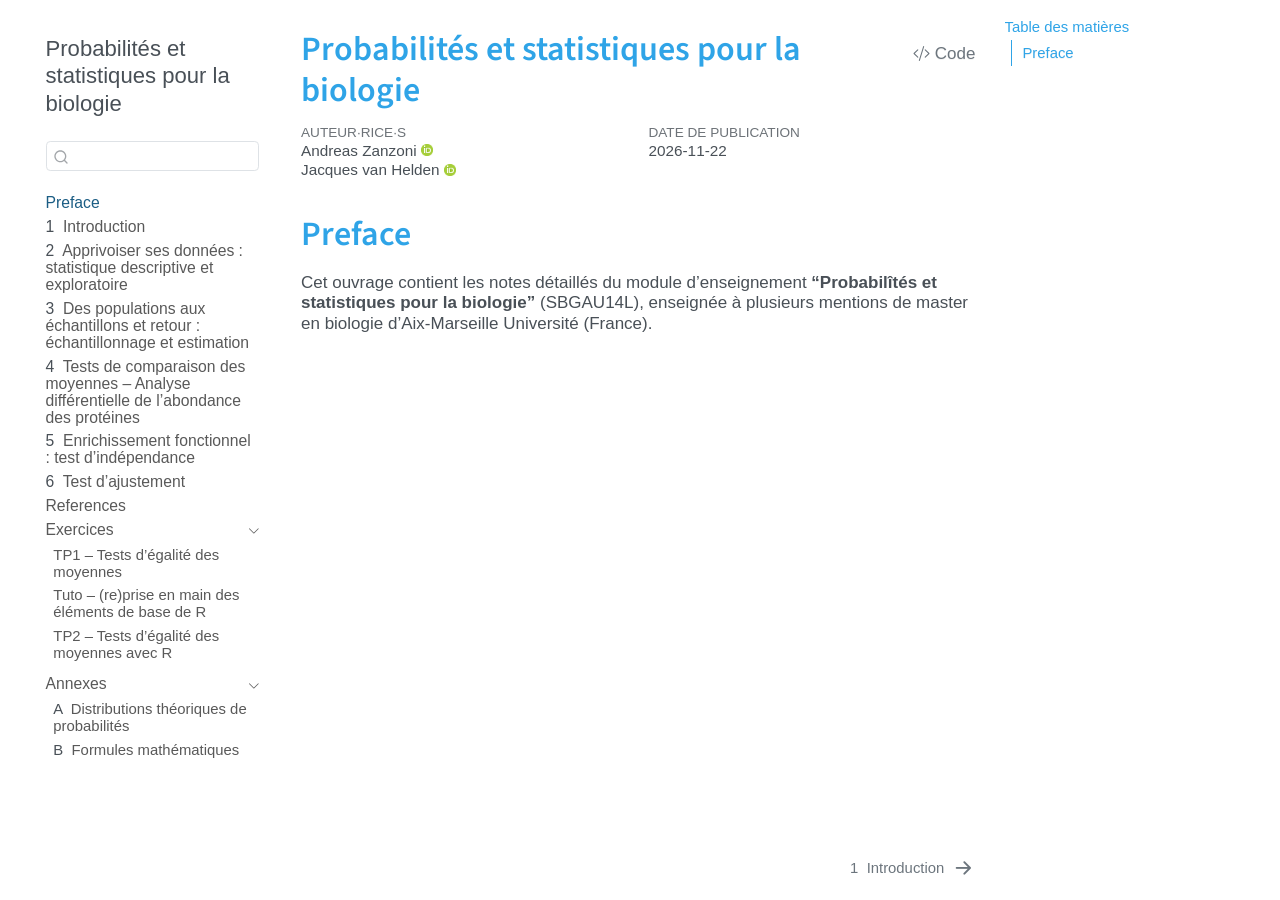
==== commit 6cbefdff: "Built site for gh-pages" ====
--- a/index.html
+++ b/index.html
@@ -8,7 +8,7 @@
 
 <meta name="author" content="Andreas Zanzoni">
 <meta name="author" content="Jacques van Helden">
-<meta name="dcterms.date" content="2026-11-16">
+<meta name="dcterms.date" content="2026-11-22">
 
 <title>Probabilités et statistiques pour la biologie</title>
 <style>
@@ -85,7 +85,7 @@
 <link href="site_libs/quarto-html/quarto-syntax-highlighting-c50fc2874fcac956595ffed77daae241.css" rel="stylesheet" id="quarto-text-highlighting-styles">
 <script src="site_libs/bootstrap/bootstrap.min.js"></script>
 <link href="site_libs/bootstrap/bootstrap-icons.css" rel="stylesheet">
-<link href="site_libs/bootstrap/bootstrap-7ab61617036f309ecc368b098946315a.min.css" rel="stylesheet" append-hash="true" id="quarto-bootstrap" data-mode="light">
+<link href="site_libs/bootstrap/bootstrap-a23809918d78553c40664e7a6e7c2bf7.min.css" rel="stylesheet" append-hash="true" id="quarto-bootstrap" data-mode="light">
 <script id="quarto-search-options" type="application/json">{
   "location": "sidebar",
   "copy-button": false,
@@ -282,7 +282,7 @@
     <div>
     <div class="quarto-title-meta-heading">Date de publication</div>
     <div class="quarto-title-meta-contents">
-      <p class="date">2026-11-16</p>
+      <p class="date">2026-11-22</p>
     </div>
   </div>
   
